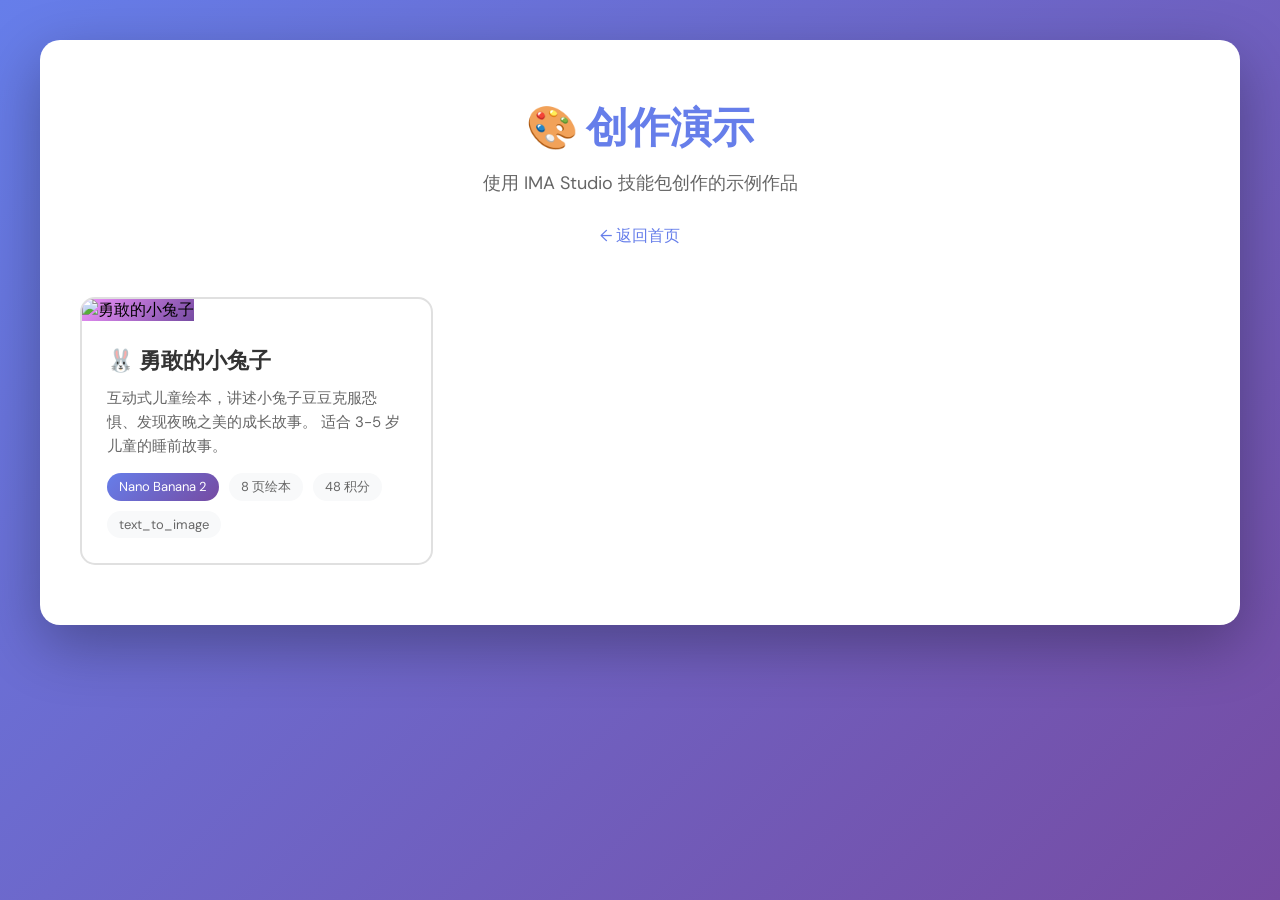
==== demos/index.html @ 1404d96d "feat: add brave-bunny interactive storybook demo - Add demos/ directory for IMA Studio creation exam" ====
<!DOCTYPE html>
<html lang="zh-CN">
<head>
    <meta charset="UTF-8">
    <meta name="viewport" content="width=device-width, initial-scale=1.0">
    <meta name="description" content="IMA Studio Skills 创作演示 - 查看使用 IMA Studio 技能包创作的示例作品和互动演示。">
    <title>创作演示 - IMA Studio Skills | Demos & Examples</title>
    <link rel="canonical" href="https://imastuido.github.io/ima-skills-pages/demos/" />
    
    <!-- Open Graph -->
    <meta property="og:type" content="website" />
    <meta property="og:title" content="IMA Studio Skills 创作演示" />
    <meta property="og:description" content="查看使用 IMA Studio 创作的示例作品" />
    <meta property="og:url" content="https://imastuido.github.io/ima-skills-pages/demos/" />
    
    <link rel="icon" href="../assets/images/logo.png" type="image/png" />
    <link rel="preconnect" href="https://fonts.googleapis.com" />
    <link rel="preconnect" href="https://fonts.gstatic.com" crossorigin />
    <link href="https://fonts.googleapis.com/css2?family=DM+Sans:wght@400;600;700&display=swap" rel="stylesheet" />
    
    <style>
        :root {
            --primary-color: #667eea;
            --secondary-color: #764ba2;
            --accent-color: #f093fb;
            --text-dark: #333;
            --text-light: #666;
            --bg-light: #f8f9fa;
            --border-color: #e0e0e0;
        }

        * {
            margin: 0;
            padding: 0;
            box-sizing: border-box;
        }

        body {
            font-family: 'DM Sans', sans-serif;
            background: linear-gradient(135deg, var(--primary-color) 0%, var(--secondary-color) 100%);
            min-height: 100vh;
            padding: 40px 20px;
        }

        .container {
            max-width: 1200px;
            margin: 0 auto;
            background: white;
            border-radius: 20px;
            box-shadow: 0 20px 60px rgba(0, 0, 0, 0.3);
            padding: 60px 40px;
        }

        header {
            text-align: center;
            margin-bottom: 50px;
        }

        h1 {
            font-size: 42px;
            color: var(--primary-color);
            margin-bottom: 15px;
            font-weight: 700;
        }

        .subtitle {
            font-size: 18px;
            color: var(--text-light);
            margin-bottom: 30px;
        }

        .back-link {
            display: inline-flex;
            align-items: center;
            gap: 5px;
            color: var(--primary-color);
            text-decoration: none;
            font-size: 16px;
            transition: color 0.3s ease;
        }

        .back-link:hover {
            color: var(--secondary-color);
        }

        .demos-grid {
            display: grid;
            grid-template-columns: repeat(auto-fill, minmax(350px, 1fr));
            gap: 30px;
            margin-top: 40px;
        }

        .demo-card {
            background: white;
            border: 2px solid var(--border-color);
            border-radius: 15px;
            overflow: hidden;
            transition: all 0.3s ease;
            text-decoration: none;
            color: inherit;
            display: block;
        }

        .demo-card:hover {
            transform: translateY(-5px);
            box-shadow: 0 10px 30px rgba(102, 126, 234, 0.3);
            border-color: var(--primary-color);
        }

        .demo-thumbnail {
            width: 100%;
            height: 200px;
            object-fit: cover;
            background: linear-gradient(135deg, var(--accent-color) 0%, var(--secondary-color) 100%);
        }

        .demo-content {
            padding: 25px;
        }

        .demo-title {
            font-size: 22px;
            font-weight: 700;
            color: var(--text-dark);
            margin-bottom: 10px;
        }

        .demo-description {
            font-size: 15px;
            color: var(--text-light);
            line-height: 1.6;
            margin-bottom: 15px;
        }

        .demo-meta {
            display: flex;
            gap: 10px;
            flex-wrap: wrap;
        }

        .demo-tag {
            display: inline-block;
            padding: 5px 12px;
            background: var(--bg-light);
            color: var(--text-light);
            border-radius: 20px;
            font-size: 13px;
        }

        .demo-tag.highlight {
            background: linear-gradient(135deg, var(--primary-color) 0%, var(--secondary-color) 100%);
            color: white;
        }

        @media (max-width: 768px) {
            .container {
                padding: 40px 25px;
            }

            h1 {
                font-size: 32px;
            }

            .demos-grid {
                grid-template-columns: 1fr;
                gap: 20px;
            }
        }
    </style>
</head>
<body>
    <div class="container">
        <header>
            <h1>🎨 创作演示</h1>
            <p class="subtitle">使用 IMA Studio 技能包创作的示例作品</p>
            <a href="../" class="back-link">← 返回首页</a>
        </header>

        <div class="demos-grid">
            <!-- 勇敢的小兔子 -->
            <a href="brave-bunny.html" class="demo-card">
                <img src="https://ws.esxscloud.com/aiagent/src/d/20260313/in/339bd6bf7c5e6977f26532563b110c4b.png" 
                     alt="勇敢的小兔子" class="demo-thumbnail">
                <div class="demo-content">
                    <h3 class="demo-title">🐰 勇敢的小兔子</h3>
                    <p class="demo-description">
                        互动式儿童绘本，讲述小兔子豆豆克服恐惧、发现夜晚之美的成长故事。
                        适合 3-5 岁儿童的睡前故事。
                    </p>
                    <div class="demo-meta">
                        <span class="demo-tag highlight">Nano Banana 2</span>
                        <span class="demo-tag">8 页绘本</span>
                        <span class="demo-tag">48 积分</span>
                        <span class="demo-tag">text_to_image</span>
                    </div>
                </div>
            </a>

            <!-- 更多演示待添加 -->
            <!-- 
            <a href="example-2.html" class="demo-card">
                <div class="demo-thumbnail" style="background: #e0e0e0;"></div>
                <div class="demo-content">
                    <h3 class="demo-title">更多演示即将推出</h3>
                    <p class="demo-description">
                        敬请期待更多使用 IMA Studio 创作的精彩案例...
                    </p>
                    <div class="demo-meta">
                        <span class="demo-tag">Coming Soon</span>
                    </div>
                </div>
            </a>
            -->
        </div>
    </div>
</body>
</html>
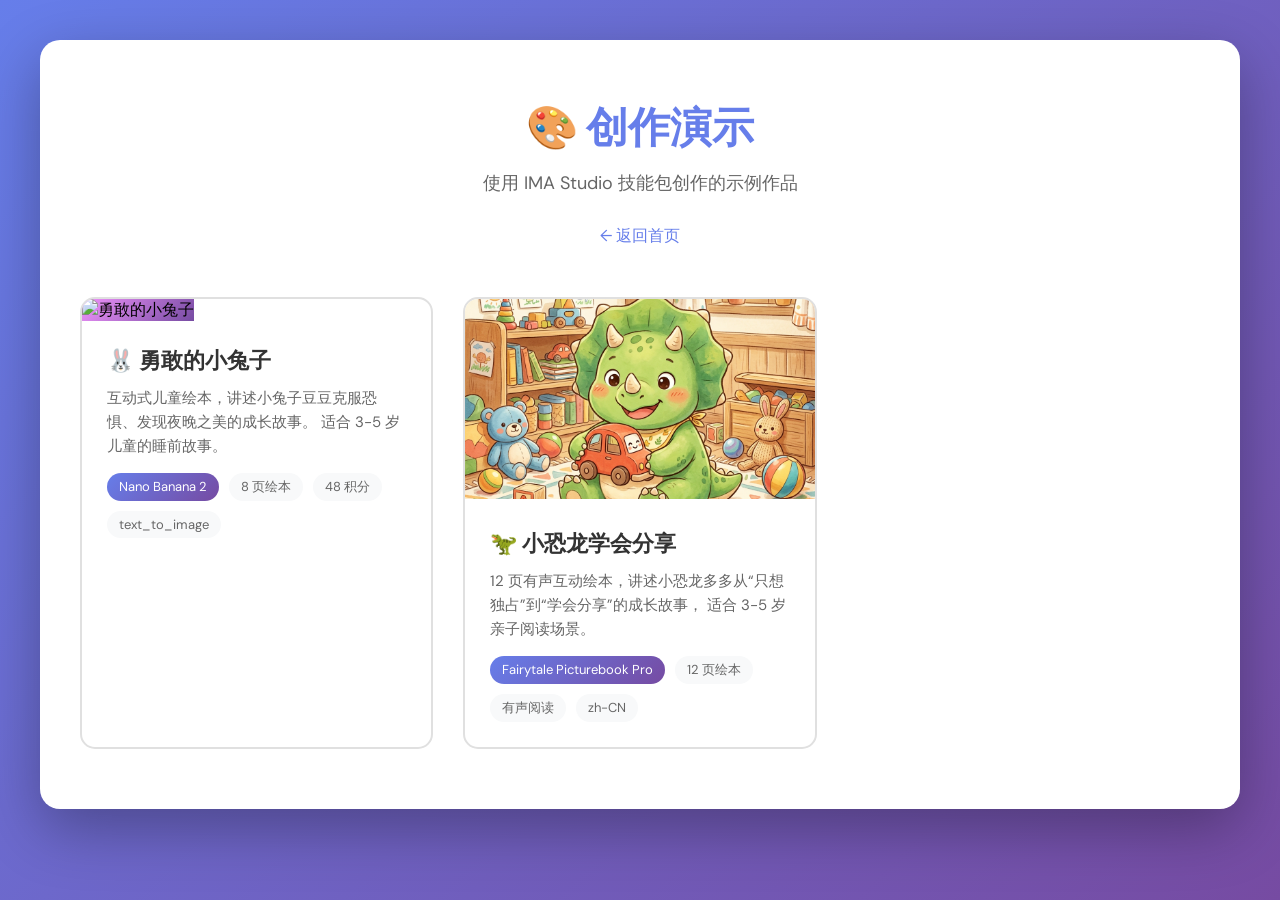
==== commit 797544d5: "feat: add showcase management system + little-dinosaur-sharing demo - Add manage-showcase-core.mjs (" ====
--- a/demos/index.html
+++ b/demos/index.html
@@ -196,6 +196,25 @@
                 </div>
             </a>
 
+            <!-- 小恐龙学会分享 -->
+            <a href="little-dinosaur-sharing/index.html" class="demo-card">
+                <img src="little-dinosaur-sharing/images/page_01.png"
+                     alt="小恐龙学会分享" class="demo-thumbnail">
+                <div class="demo-content">
+                    <h3 class="demo-title">🦖 小恐龙学会分享</h3>
+                    <p class="demo-description">
+                        12 页有声互动绘本，讲述小恐龙多多从“只想独占”到“学会分享”的成长故事，
+                        适合 3-5 岁亲子阅读场景。
+                    </p>
+                    <div class="demo-meta">
+                        <span class="demo-tag highlight">Fairytale Picturebook Pro</span>
+                        <span class="demo-tag">12 页绘本</span>
+                        <span class="demo-tag">有声阅读</span>
+                        <span class="demo-tag">zh-CN</span>
+                    </div>
+                </div>
+            </a>
+
             <!-- 更多演示待添加 -->
             <!-- 
             <a href="example-2.html" class="demo-card">
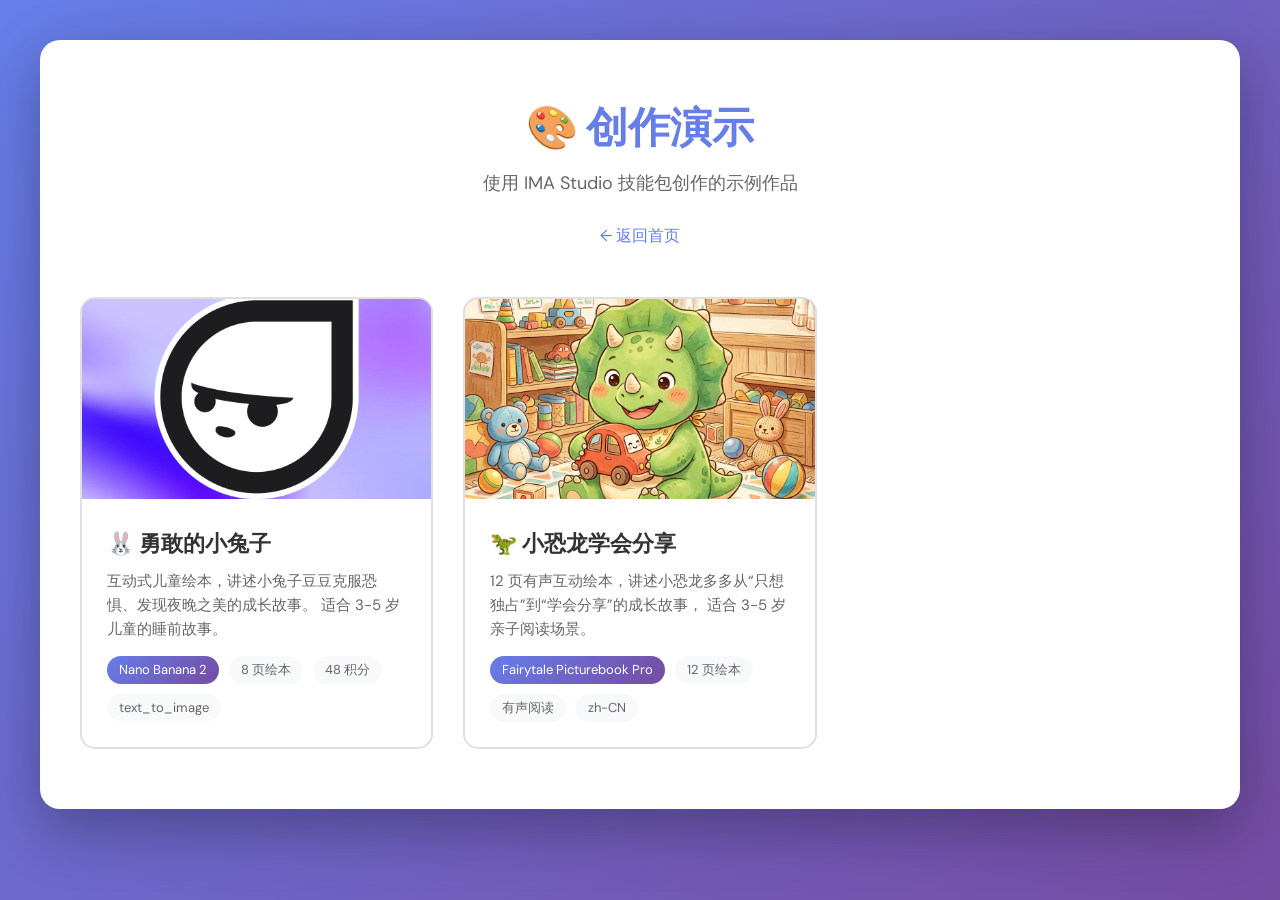
==== commit 9c7536cb: "feat: add ima-sevio skill entries and sync demos page" ====
--- a/demos/index.html
+++ b/demos/index.html
@@ -4,6 +4,19 @@
     <meta charset="UTF-8">
     <meta name="viewport" content="width=device-width, initial-scale=1.0">
     <meta name="description" content="IMA Studio Skills 创作演示 - 查看使用 IMA Studio 技能包创作的示例作品和互动演示。">
+    <script>
+      (function () {
+        var path = window.location.pathname || "";
+        var hasExt = /\/[^/]+\.[^/]+$/.test(path);
+        if (
+          window.location.protocol !== "file:" &&
+          !hasExt &&
+          !path.endsWith("/")
+        ) {
+          window.location.replace(path + "/" + window.location.search + window.location.hash);
+        }
+      })();
+    </script>
     <title>创作演示 - IMA Studio Skills | Demos & Examples</title>
     <link rel="canonical" href="https://imastuido.github.io/ima-skills-pages/demos/" />
     
@@ -178,8 +191,9 @@
 
         <div class="demos-grid">
             <!-- 勇敢的小兔子 -->
-            <a href="brave-bunny.html" class="demo-card">
+            <a href="./brave-bunny.html" class="demo-card">
                 <img src="https://ws.esxscloud.com/aiagent/src/d/20260313/in/339bd6bf7c5e6977f26532563b110c4b.png" 
+                     onerror="this.src='../assets/images/logo.png'"
                      alt="勇敢的小兔子" class="demo-thumbnail">
                 <div class="demo-content">
                     <h3 class="demo-title">🐰 勇敢的小兔子</h3>
@@ -197,8 +211,9 @@
             </a>
 
             <!-- 小恐龙学会分享 -->
-            <a href="little-dinosaur-sharing/index.html" class="demo-card">
-                <img src="little-dinosaur-sharing/images/page_01.png"
+            <a href="./little-dinosaur-sharing/index.html" class="demo-card">
+                <img src="./little-dinosaur-sharing/images/page_01.png"
+                     onerror="this.src='../assets/images/logo.png'"
                      alt="小恐龙学会分享" class="demo-thumbnail">
                 <div class="demo-content">
                     <h3 class="demo-title">🦖 小恐龙学会分享</h3>
